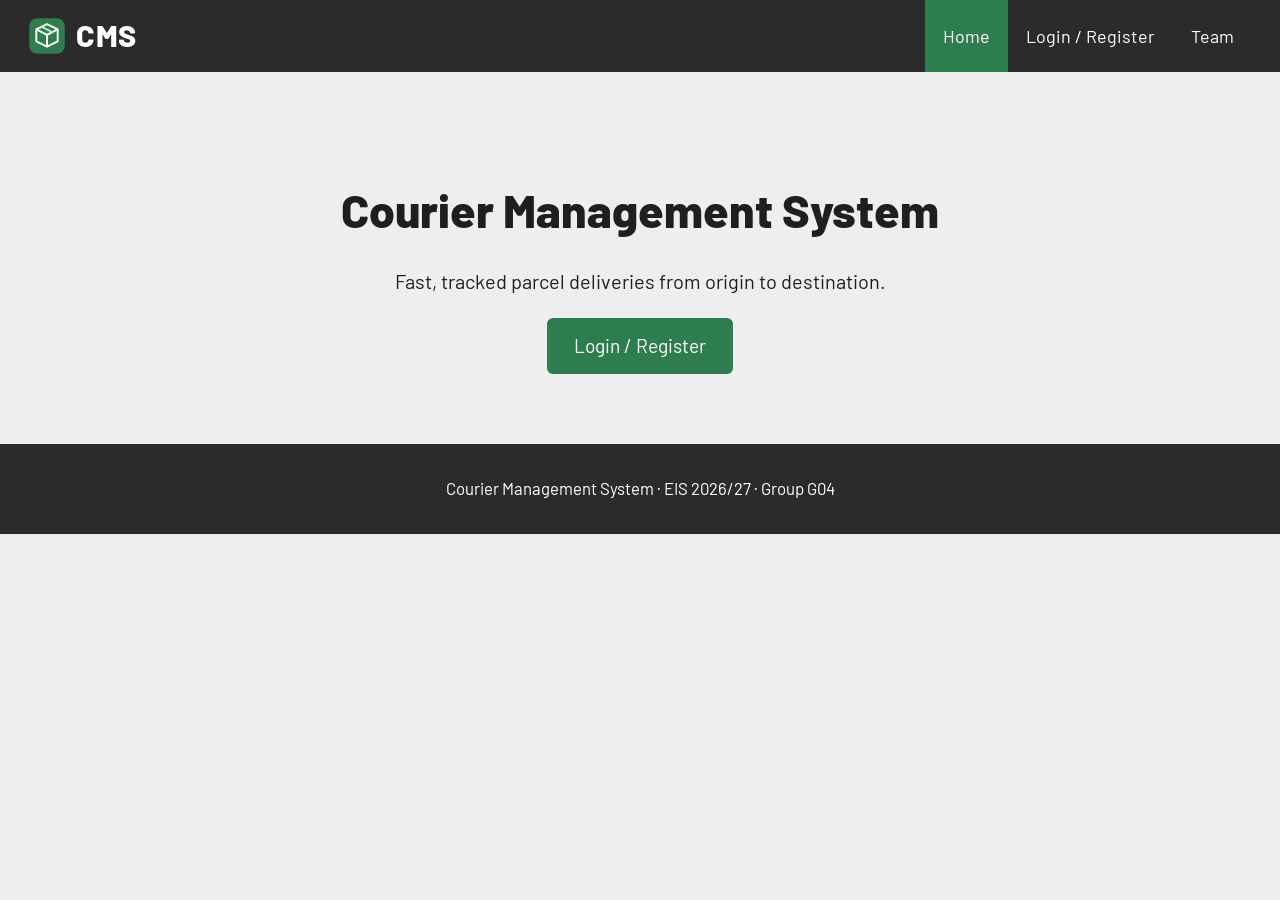
==== public_html/index.html @ fba6ce52 "Add Home page with navbar, hero section and footer" ====
<!DOCTYPE html>
<html lang="en">
<head>
    <meta charset="UTF-8">
    <meta name="viewport" content="width=device-width, initial-scale=1.0">
    <meta name="description" content="Courier Management System — fast, tracked parcel deliveries from origin to destination.">
    <title>CMS · Courier Management System</title>
    <link rel="icon" href="img/favicon.svg" type="image/svg+xml">
    <link href="https://fonts.googleapis.com/css2?family=Barlow:wght@400;600;700;800&family=Barlow+Condensed:wght@600;700&display=swap" rel="stylesheet">
    <link rel="stylesheet" href="css/base.css">
    <link rel="stylesheet" href="css/home.css">
</head>
<body>
    <!-- Navbar (Home sketch) -->
    <header class="navbar">
        <a class="brand" href="index.html"><img src="img/logo.svg" alt="">CMS</a>
        <nav aria-label="Main">
            <ul class="nav-links">
                <li><a href="index.html" class="active" aria-current="page">Home</a></li>
                <li><a href="login.html">Login / Register</a></li>
                <li><a href="team.html">Team</a></li>
            </ul>
        </nav>
    </header>

    <main>
        <!-- Hero -->
        <section class="hero">
            <h1>Courier Management System</h1>
            <p>Fast, tracked parcel deliveries from origin to destination.</p>
            <a href="login.html" class="btn btn-lg">Login / Register</a>
        </section>
    </main>

    <footer class="footer">
        Courier Management System · EIS 2026/27 · Group G04
    </footer>
</body>
</html>
---- public_html/css/base.css ----
/* ==========================================================================
   Courier Management System (CMS) — shared stylesheet
   EIS 2026/27 · Group G04 · MEEC
   Used by every page. Page-specific styles live in their own file
   (home.css, login.css, client.css, courier.css, panels.css).
   Palette from the Home / Team sketches (dark bar + green accent);
   dashboard layout from the Client / Courier sketches (sidebar + main).
   ========================================================================== */

:root {
    --dark: #2b2b2b;
    --dark-2: #3a3a3a;
    --green: #2e7d4f;
    --green-dark: #246640;
    --green-soft: #e3f1e8;
    --bg: #edeef0;
    --surface: #ffffff;
    --surface-2: #f6f7f8;
    --pill: #d9dbde;
    --text: #1d1f21;
    --muted: #61666d;
    --border: #d6d9dd;
    --danger: #b3261e;
    --danger-soft: #fbe9e7;
    --warning: #a15c00;
    --warning-soft: #fff3dc;
    --info: #1f5fa8;
    --info-soft: #e5eefa;
    --radius: 14px;
    --radius-sm: 8px;
    --shadow: 0 1px 3px rgba(0, 0, 0, .08), 0 4px 14px rgba(0, 0, 0, .04);
    --font: "Barlow", "Segoe UI", system-ui, -apple-system, Roboto, Arial, sans-serif;
    --font-title: "Barlow Condensed", "Barlow", "Segoe UI", system-ui, sans-serif;
    --mono: ui-monospace, Consolas, "Courier New", monospace;
    --sidebar-w: 290px;
}

*, *::before, *::after { box-sizing: border-box; }

body {
    margin: 0;
    font-family: var(--font);
    font-size: 16px;
    line-height: 1.5;
    color: var(--text);
    background: var(--bg);
}

a { color: var(--green); }
a:hover { color: var(--green-dark); }
img { max-width: 100%; }
h1, h2, h3, h4 { line-height: 1.2; margin: 0 0 .6em; }
p { margin: 0 0 1em; }
code { background: var(--surface-2); padding: 1px 6px; border-radius: 4px; font-size: .9em; }

.sr-only {
    position: absolute; width: 1px; height: 1px; padding: 0; margin: -1px;
    overflow: hidden; clip: rect(0, 0, 0, 0); border: 0;
}

/* ---------- Public navbar (Home / Login / Team) ---------- */
.navbar {
    background: var(--dark);
    color: #fff;
    display: flex;
    align-items: stretch;
    justify-content: space-between;
    min-height: 72px;
    padding: 0 28px;
}
.navbar .brand {
    display: flex; align-items: center; gap: 10px;
    color: #fff; text-decoration: none;
    font-weight: 800; font-size: 1.9rem; letter-spacing: .5px;
}
.navbar .brand img { width: 38px; height: 38px; }
.navbar nav { display: flex; }
.nav-links { display: flex; list-style: none; margin: 0; padding: 0; }
.nav-links li { display: flex; }
.nav-links a {
    display: flex; align-items: center;
    padding: 0 18px; color: #fff; text-decoration: none; font-size: 1.12rem;
}
.nav-links a:hover { background: var(--dark-2); }
.nav-links a.active { background: var(--green); }

/* ---------- Footer ---------- */
.footer {
    background: var(--dark); color: #fff; text-align: center;
    padding: 32px 16px; font-size: 1.05rem;
}

/* ---------- Layout helpers ---------- */
.container { width: min(1320px, 100% - 32px); margin-inline: auto; }
.section { padding: 40px 0; }
.section-title { font-size: 1.9rem; font-weight: 700; margin-bottom: 22px; }
.grid { display: grid; gap: 20px; }
.grid-2 { grid-template-columns: repeat(2, minmax(0, 1fr)); }
.grid-3 { grid-template-columns: repeat(3, minmax(0, 1fr)); }
.grid-4 { grid-template-columns: repeat(4, minmax(0, 1fr)); }
.row { display: flex; gap: 12px; align-items: center; flex-wrap: wrap; }
.row.between { justify-content: space-between; }
.muted { color: var(--muted); }
.small { font-size: .88rem; }
.mt-1 { margin-top: 8px; } .mt-2 { margin-top: 16px; } .mt-3 { margin-top: 24px; }
.mb-0 { margin-bottom: 0; } .mb-2 { margin-bottom: 16px; }
.align-start { align-items: start; }

/* ---------- Cards ---------- */
.card {
    background: var(--surface);
    border-radius: var(--radius-sm);
    box-shadow: var(--shadow);
    padding: 22px;
}
.card h3 { font-size: 1.25rem; }

/* ---------- Buttons ---------- */
.btn {
    display: inline-flex; align-items: center; justify-content: center; gap: 8px;
    padding: 10px 22px; border-radius: 6px; border: 1px solid transparent;
    background: var(--green); color: #fff; font: inherit; font-size: 1.05rem;
    cursor: pointer; text-decoration: none;
}
.btn:hover:not(:disabled) { background: var(--green-dark); color: #fff; }
.btn:disabled { cursor: default; }
.btn.is-off { opacity: .45; }
.btn-lg { padding: 13px 26px; font-size: 1.2rem; }
.btn-sm { padding: 5px 12px; font-size: .92rem; }
.btn-dark { background: var(--dark); }
.btn-dark:hover:not(:disabled) { background: #000; }
.btn-outline { background: transparent; border-color: #bfc3c8; color: var(--text); }
.btn-outline:hover:not(:disabled) { background: var(--surface-2); color: var(--text); }
.btn-danger { background: var(--danger); }
.icon-btn {
    width: 52px; height: 52px; border-radius: 50%; border: 0; background: transparent;
    display: grid; place-items: center; cursor: pointer; color: var(--text);
}
.icon-btn:hover:not(:disabled) { background: rgba(0, 0, 0, .06); }
.icon-btn svg { width: 30px; height: 30px; }

/* ---------- Forms ---------- */
.form-grid { display: grid; grid-template-columns: repeat(2, minmax(0, 1fr)); gap: 14px 18px; }
.form-grid .full { grid-column: 1 / -1; }
.field { display: flex; flex-direction: column; gap: 5px; }
.field label { font-weight: 600; font-size: .95rem; }
.req { color: var(--danger); }
.input, .field input, .field select, .field textarea {
    width: 100%; padding: 10px 12px; font: inherit; font-size: 1rem;
    border: 1px solid #bfc3c8; border-radius: 6px; background: #fff; color: var(--text);
}
.field input[type="file"] { padding: 7px; background: var(--surface-2); }
.field input:focus, .field select:focus, .field textarea:focus, .input:focus {
    outline: 2px solid var(--green); outline-offset: 0; border-color: var(--green);
}
.hint { font-size: .82rem; color: var(--muted); }
.field.invalid input, .field.invalid select, .field.invalid textarea { border-color: var(--danger); background: var(--danger-soft); }
.field-error { color: var(--danger); font-size: .85rem; font-weight: 600; }
.form-actions { display: flex; gap: 10px; justify-content: flex-end; margin-top: 18px; flex-wrap: wrap; }
.checkbox { display: flex; align-items: center; gap: 8px; cursor: pointer; }
.checkbox input { width: 18px; height: 18px; accent-color: var(--green); }
fieldset { border: 1px solid var(--border); border-radius: var(--radius-sm); padding: 14px 16px; margin: 0; }
legend { font-weight: 700; padding: 0 6px; }

/* Static prototype (Sprint 1): the content of the user areas is wrapped in
   <fieldset class="static-wrap" disabled>, which disables every button, input
   and select inside it. Links keep working, so navigation is still possible. */
fieldset.static-wrap { border: 0; padding: 0; margin: 0; min-width: 0; }
.field input:disabled, .field select:disabled, .field textarea:disabled {
    background: #fff; color: var(--text); -webkit-text-fill-color: var(--text); opacity: 1;
}
.field input[type="file"]:disabled { background: var(--surface-2); }
.field input:disabled::placeholder { color: #a3a8ae; -webkit-text-fill-color: #a3a8ae; }
/* normal mouse cursor over the static (disabled) content; links keep the hand cursor */
fieldset.static-wrap:disabled :not(a, a *) { cursor: default; }

/* ---------- Tables ---------- */
.table-wrap { overflow-x: auto; }
table.table { width: 100%; border-collapse: collapse; background: #fff; }
.table th, .table td { padding: 11px 12px; border: 1px solid var(--border); text-align: left; vertical-align: middle; }
.table thead th { background: var(--dark); color: #fff; font-weight: 700; white-space: nowrap; }
.table tbody tr:nth-child(even) { background: #fafbfb; }
.table .num { text-align: right; font-variant-numeric: tabular-nums; }
.table .actions { white-space: nowrap; }

/* ---------- Badges & alerts ---------- */
.badge {
    display: inline-flex; align-items: center; gap: 6px; padding: 3px 10px; border-radius: 999px;
    font-size: .82rem; font-weight: 700; white-space: nowrap;
}
.badge::before { content: ""; width: 8px; height: 8px; border-radius: 50%; background: currentColor; }
.badge.no-dot::before { display: none; }
.badge-success { background: var(--green-soft); color: var(--green-dark); }
.badge-warning { background: var(--warning-soft); color: var(--warning); }
.badge-danger { background: var(--danger-soft); color: var(--danger); }
.badge-info { background: var(--info-soft); color: var(--info); }
.badge-neutral { background: #eceef0; color: #474b50; }
.alert {
    display: flex; gap: 12px; align-items: flex-start; padding: 14px 16px; border-radius: var(--radius-sm);
    border-left: 5px solid; margin-bottom: 16px; background: #fff;
}
.alert .grow { flex: 1; }
.alert strong { display: block; }
.alert-danger { border-color: var(--danger); background: var(--danger-soft); }
.alert-warning { border-color: var(--warning); background: var(--warning-soft); }
.alert-info { border-color: var(--info); background: var(--info-soft); }

/* ---------- Dashboard layout (Client / Courier sketches) ---------- */
.dash {
    display: flex; min-height: 100vh;
    background: linear-gradient(to right, #e3e4e6 0, #e3e4e6 calc(var(--sidebar-w) - 5px),
        #7d7f82 calc(var(--sidebar-w) - 5px), #7d7f82 var(--sidebar-w), #e1e2e4 var(--sidebar-w));
}
.sidebar {
    width: var(--sidebar-w); flex: none; padding: 34px 22px 24px; position: sticky; top: 0; height: 100vh;
    display: flex; flex-direction: column;
}
.profile { display: flex; align-items: center; gap: 16px; margin-bottom: 46px; }
.profile > div:last-child { min-width: 0; }
.avatar {
    width: 92px; height: 92px; border-radius: 50%; background: #d9dbde; flex: none;
    display: grid; place-items: center; border: 1px solid #c2c4c7;
    font-family: var(--font-title); font-size: 2.1rem; font-weight: 700; color: var(--dark);
}
.profile-name { font-weight: 700; font-size: 1.15rem; line-height: 1.2; }
.profile-id { font-size: .8rem; color: var(--muted); font-family: var(--mono); margin-bottom: 4px; }
.side-nav { list-style: none; margin: 0; padding: 0; display: flex; flex-direction: column; gap: 10px; }
.side-nav a {
    display: flex; align-items: center; justify-content: center; gap: 8px;
    padding: 10px 14px; border-radius: 999px; color: var(--text); text-decoration: none; font-size: 1.15rem;
}
.side-nav a:hover { background: #d0d2d5; }
.side-nav a.active { background: var(--pill); font-weight: 700; box-shadow: inset 0 0 0 1px #bfc1c4; }
.count {
    background: var(--danger); color: #fff; border-radius: 999px; font-size: .75rem; font-weight: 700;
    min-width: 22px; height: 22px; display: inline-grid; place-items: center; padding: 0 6px;
}
.count.ok { background: var(--green); }
.sidebar-footer { margin-top: auto; text-align: center; padding-top: 20px; }
.sidebar-footer a { color: var(--muted); font-size: .9rem; }

.main { flex: 1; min-width: 0; padding: 38px 56px 60px 70px; position: relative; }
.main-top { position: absolute; top: 22px; right: 28px; }
.page-title {
    font-family: var(--font-title); font-weight: 700; font-size: clamp(2.4rem, 5vw, 4rem);
    text-transform: uppercase; letter-spacing: 1px; margin: 26px 0 6px;
}
.page-title.normal-case { text-transform: none; }
.page-subtitle { font-size: 1.35rem; margin-bottom: 28px; font-family: var(--font-title); }

/* Sidebar sections without JavaScript: only the section in the URL hash (#id)
   is shown; with no hash the section marked .default is shown. */
.view { display: none; scroll-margin-top: 100vh; }
.view:target, .view.default { display: block; }
.main:has(.view:target) .view.default:not(:target) { display: none; }

/* Map container (Leaflet) */
.map {
    height: 340px; border-radius: 22px; background: #c9cbce88; overflow: hidden;
    border: 1px solid var(--border); z-index: 0;
}
.map.tall { height: 440px; }
.map-legend { display: flex; gap: 16px; flex-wrap: wrap; font-size: .88rem; margin-top: 8px; color: var(--muted); }
.map-legend span::before { content: ""; display: inline-block; width: 12px; height: 12px; border-radius: 50%; margin-right: 6px; vertical-align: -1px; }
.map-legend .lg-origin::before { background: #2e7d4f; }
.map-legend .lg-dest::before { background: #b3261e; }
.map-legend .lg-feup::before { background: #1f5fa8; }

/* KPI tile (used by several pages) */
.kpi { padding: 18px 20px; display: flex; flex-direction: column; gap: 2px; }
.kpi .k-label { color: var(--muted); font-size: .95rem; font-weight: 600; }
.kpi .k-value { font-size: 2.3rem; font-weight: 800; line-height: 1.1; font-variant-numeric: tabular-nums; }
.kpi .k-sub { font-size: .85rem; color: var(--muted); }

/* Popup messages created by js/validation.js */
.toasts { position: fixed; right: 18px; bottom: 18px; z-index: 3000; display: flex; flex-direction: column; gap: 10px; max-width: min(420px, calc(100% - 36px)); }
.toast {
    background: var(--dark); color: #fff; padding: 14px 16px 14px 18px; border-radius: 10px;
    box-shadow: 0 10px 30px rgba(0, 0, 0, .25); border-left: 6px solid #6aa7ff;
    display: flex; gap: 12px; align-items: flex-start;
}
.toast.error { border-color: #ff6b5e; }
.toast .t-body { flex: 1; }
.toast ul { margin: 6px 0 0; padding-left: 18px; font-size: .92rem; }
.toast button { background: none; border: 0; color: #fff; font-size: 1.3rem; cursor: pointer; line-height: 1; }

/* ---------- Responsive ---------- */
@media (max-width: 1100px) {
    .grid-4 { grid-template-columns: repeat(2, minmax(0, 1fr)); }
    .main { padding: 30px 28px 50px; }
}
@media (max-width: 860px) {
    .grid-2, .grid-3 { grid-template-columns: 1fr; }
    .form-grid { grid-template-columns: 1fr; }
    .dash { flex-direction: column; background: #e1e2e4; }
    .sidebar { width: 100%; height: auto; position: static; padding: 18px 16px; border-bottom: 4px solid #7d7f82; background: #e3e4e6; }
    .profile { margin-bottom: 14px; }
    .avatar { width: 60px; height: 60px; font-size: 1.5rem; }
    .side-nav { flex-direction: row; overflow-x: auto; gap: 6px; padding-bottom: 4px; }
    .side-nav a { white-space: nowrap; font-size: 1rem; padding: 8px 14px; }
    .sidebar-footer { padding-top: 10px; }
    .main { padding: 20px 16px 40px; }
    .main-top { top: 12px; right: 10px; }
    .page-title { margin-top: 30px; }
}
---- public_html/css/home.css ----
/* ==========================================================================
   CMS — public pages styles (team.html, index.html)
   ========================================================================== */
/* ---------- Team page (team.html) ---------- */
.team-page { min-height: calc(100vh - 72px - 90px); }
.team-page h1 { font-size: 2.4rem; }
.team-page .lead { font-size: 1.15rem; margin-bottom: 16px; }

/* ---------- Home page (index.html) ---------- */
.hero { text-align: center; padding: 110px 16px 70px; }
.hero h1 { font-size: clamp(2rem, 4vw, 2.9rem); font-weight: 800; }
.hero p { font-size: 1.25rem; margin-bottom: 22px; }
@media (max-width: 640px) {
    .hero { padding: 60px 8px 40px; }
}
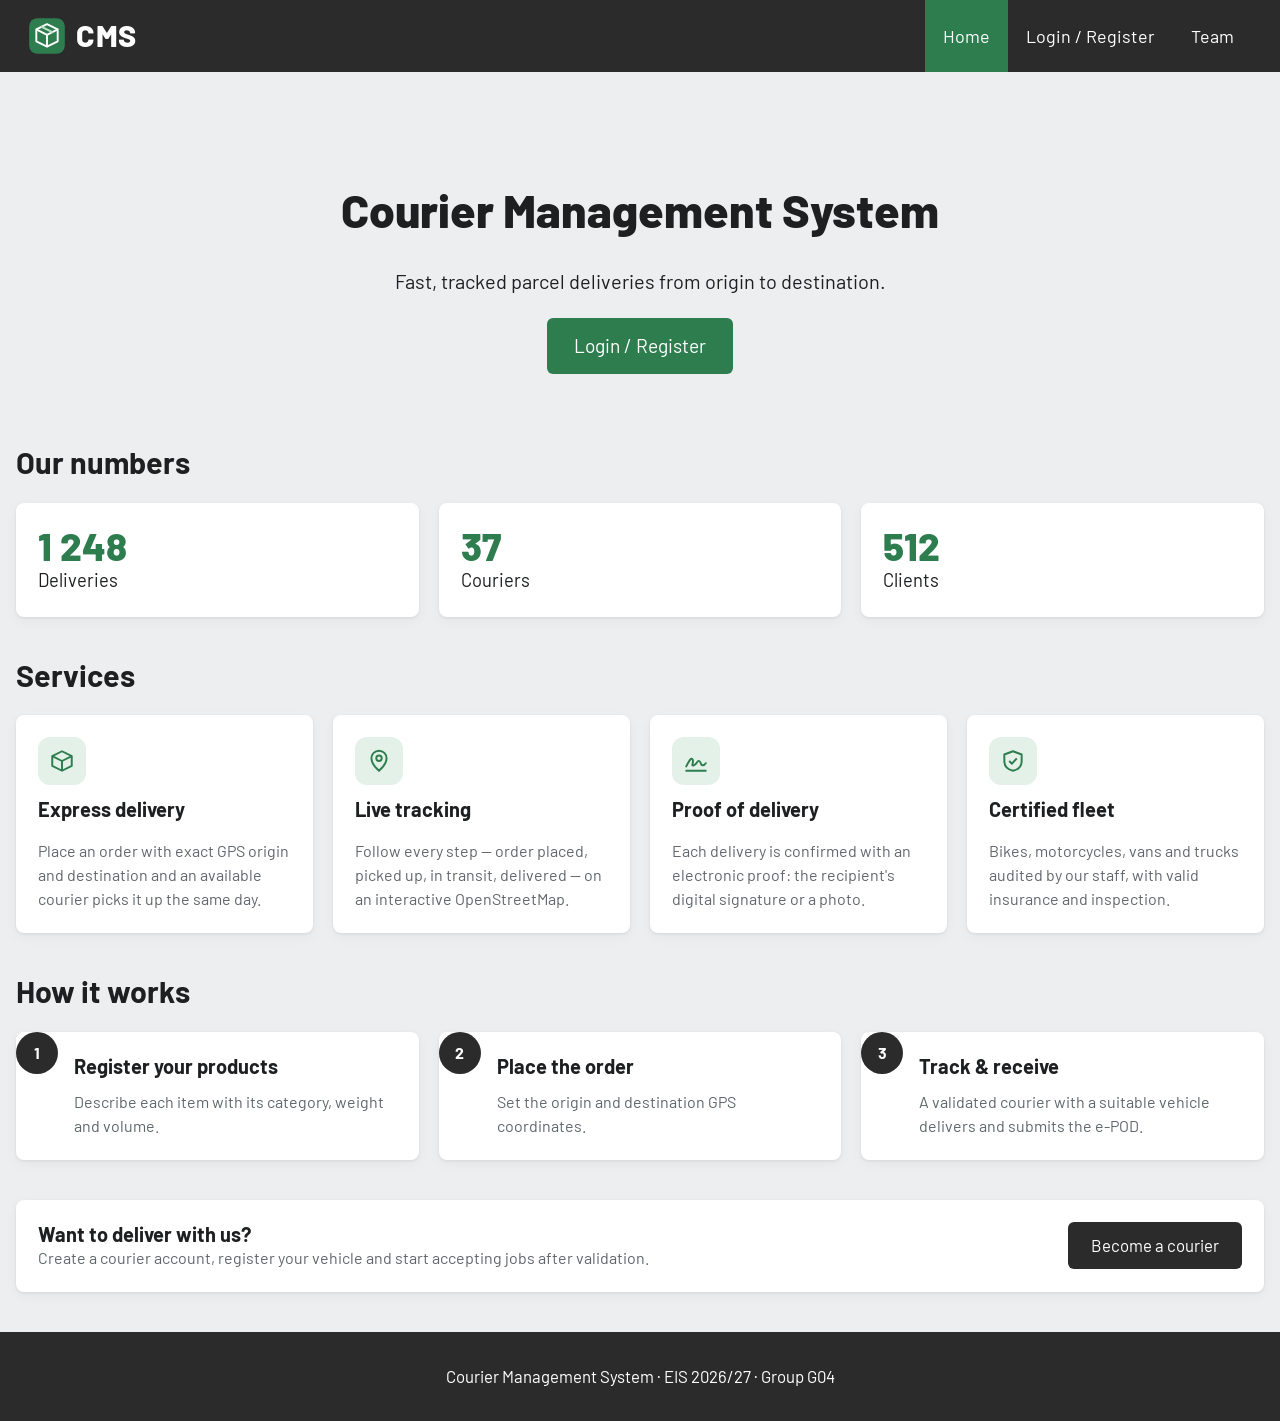
==== commit 99493eca: "Add metrics and services sections to Home page and make the navbar responsive" ====
--- a/public_html/index.html
+++ b/public_html/index.html
@@ -30,6 +30,65 @@
             <p>Fast, tracked parcel deliveries from origin to destination.</p>
             <a href="login.html" class="btn btn-lg">Login / Register</a>
         </section>
+
+        <div class="container">
+            <!-- Metrics (sample data) -->
+            <section aria-labelledby="numbers-title">
+                <h2 class="section-title" id="numbers-title">Our numbers</h2>
+                <div class="grid grid-3">
+                    <div class="card metric-card"><div class="value">1 248</div><div class="label">Deliveries</div></div>
+                    <div class="card metric-card"><div class="value">37</div><div class="label">Couriers</div></div>
+                    <div class="card metric-card"><div class="value">512</div><div class="label">Clients</div></div>
+                </div>
+            </section>
+
+            <!-- Service highlights -->
+            <section class="section" aria-labelledby="services-title">
+                <h2 class="section-title" id="services-title">Services</h2>
+                <div class="grid grid-4">
+                    <article class="card service-card">
+                        <div class="icon"><svg viewBox="0 0 24 24" fill="none" stroke="currentColor" stroke-width="1.8" stroke-linejoin="round"><path d="M3 7.5 12 3l9 4.5v9L12 21l-9-4.5z"/><path d="M3 7.5 12 12l9-4.5M12 12v9"/></svg></div>
+                        <h3>Express delivery</h3>
+                        <p class="muted mb-0">Place an order with exact GPS origin and destination and an available courier picks it up the same day.</p>
+                    </article>
+                    <article class="card service-card">
+                        <div class="icon"><svg viewBox="0 0 24 24" fill="none" stroke="currentColor" stroke-width="1.8"><path d="M12 21s-7-6.2-7-11.5A7 7 0 0 1 19 9.5C19 14.8 12 21 12 21z"/><circle cx="12" cy="9.5" r="2.5"/></svg></div>
+                        <h3>Live tracking</h3>
+                        <p class="muted mb-0">Follow every step — order placed, picked up, in transit, delivered — on an interactive OpenStreetMap.</p>
+                    </article>
+                    <article class="card service-card">
+                        <div class="icon"><svg viewBox="0 0 24 24" fill="none" stroke="currentColor" stroke-width="1.8" stroke-linecap="round"><path d="M3 17c3-6 5-9 6-6s-2 6 1 5 3-5 5-4 1 4 3 4 3-2 3-2"/><path d="M3 21h18"/></svg></div>
+                        <h3>Proof of delivery</h3>
+                        <p class="muted mb-0">Each delivery is confirmed with an electronic proof: the recipient's digital signature or a photo.</p>
+                    </article>
+                    <article class="card service-card">
+                        <div class="icon"><svg viewBox="0 0 24 24" fill="none" stroke="currentColor" stroke-width="1.8" stroke-linejoin="round"><path d="M12 3 4 6v6c0 5 3.5 8 8 9 4.5-1 8-4 8-9V6z"/><path d="m8.5 12 2.5 2.5 4.5-5"/></svg></div>
+                        <h3>Certified fleet</h3>
+                        <p class="muted mb-0">Bikes, motorcycles, vans and trucks audited by our staff, with valid insurance and inspection.</p>
+                    </article>
+                </div>
+            </section>
+
+            <!-- How it works -->
+            <section class="section" aria-labelledby="how-title" style="padding-top:0">
+                <h2 class="section-title" id="how-title">How it works</h2>
+                <div class="grid grid-3 steps">
+                    <div class="card step"><h3>Register your products</h3><p class="muted mb-0">Describe each item with its category, weight and volume.</p></div>
+                    <div class="card step"><h3>Place the order</h3><p class="muted mb-0">Set the origin and destination GPS coordinates.</p></div>
+                    <div class="card step"><h3>Track &amp; receive</h3><p class="muted mb-0">A validated courier with a suitable vehicle delivers and submits the e-POD.</p></div>
+                </div>
+            </section>
+
+            <section class="section" style="padding-top:0">
+                <div class="card cta-card">
+                    <div>
+                        <h3 class="mb-0">Want to deliver with us?</h3>
+                        <p class="muted mb-0">Create a courier account, register your vehicle and start accepting jobs after validation.</p>
+                    </div>
+                    <a href="login.html#register" class="btn btn-dark">Become a courier</a>
+                </div>
+            </section>
+        </div>
     </main>
 
     <footer class="footer">
--- a/public_html/css/base.css
+++ b/public_html/css/base.css
@@ -303,3 +303,11 @@
     .main-top { top: 12px; right: 10px; }
     .page-title { margin-top: 30px; }
 }
+/* Navbar on small screens: links wrap under the brand */
+@media (max-width: 640px) {
+    .navbar { flex-direction: column; padding: 12px 16px 0; }
+    .navbar .brand { justify-content: center; margin-bottom: 8px; }
+    .nav-links { justify-content: center; width: 100%; }
+    .nav-links a { padding: 12px 14px; font-size: 1rem; }
+    .grid-4 { grid-template-columns: 1fr; }
+}
--- a/public_html/css/home.css
+++ b/public_html/css/home.css
@@ -13,3 +13,21 @@
 @media (max-width: 640px) {
     .hero { padding: 60px 8px 40px; }
 }
+.metric-card .value { font-size: 2.4rem; font-weight: 800; color: var(--green); line-height: 1.1; }
+.metric-card .label { font-size: 1.15rem; }
+
+.service-card { display: flex; flex-direction: column; gap: 6px; }
+.service-card .icon {
+    width: 48px; height: 48px; border-radius: 12px; background: var(--green-soft);
+    display: grid; place-items: center; color: var(--green); margin-bottom: 6px;
+}
+.service-card .icon svg { width: 26px; height: 26px; }
+
+.steps { counter-reset: step; }
+.step { position: relative; padding-left: 58px; }
+.step::before {
+    counter-increment: step; content: counter(step);
+    position: absolute; left: 0; top: 0; width: 42px; height: 42px; border-radius: 50%;
+    background: var(--dark); color: #fff; display: grid; place-items: center; font-weight: 700;
+}
+.cta-card { display: flex; justify-content: space-between; align-items: center; gap: 16px; flex-wrap: wrap; }
